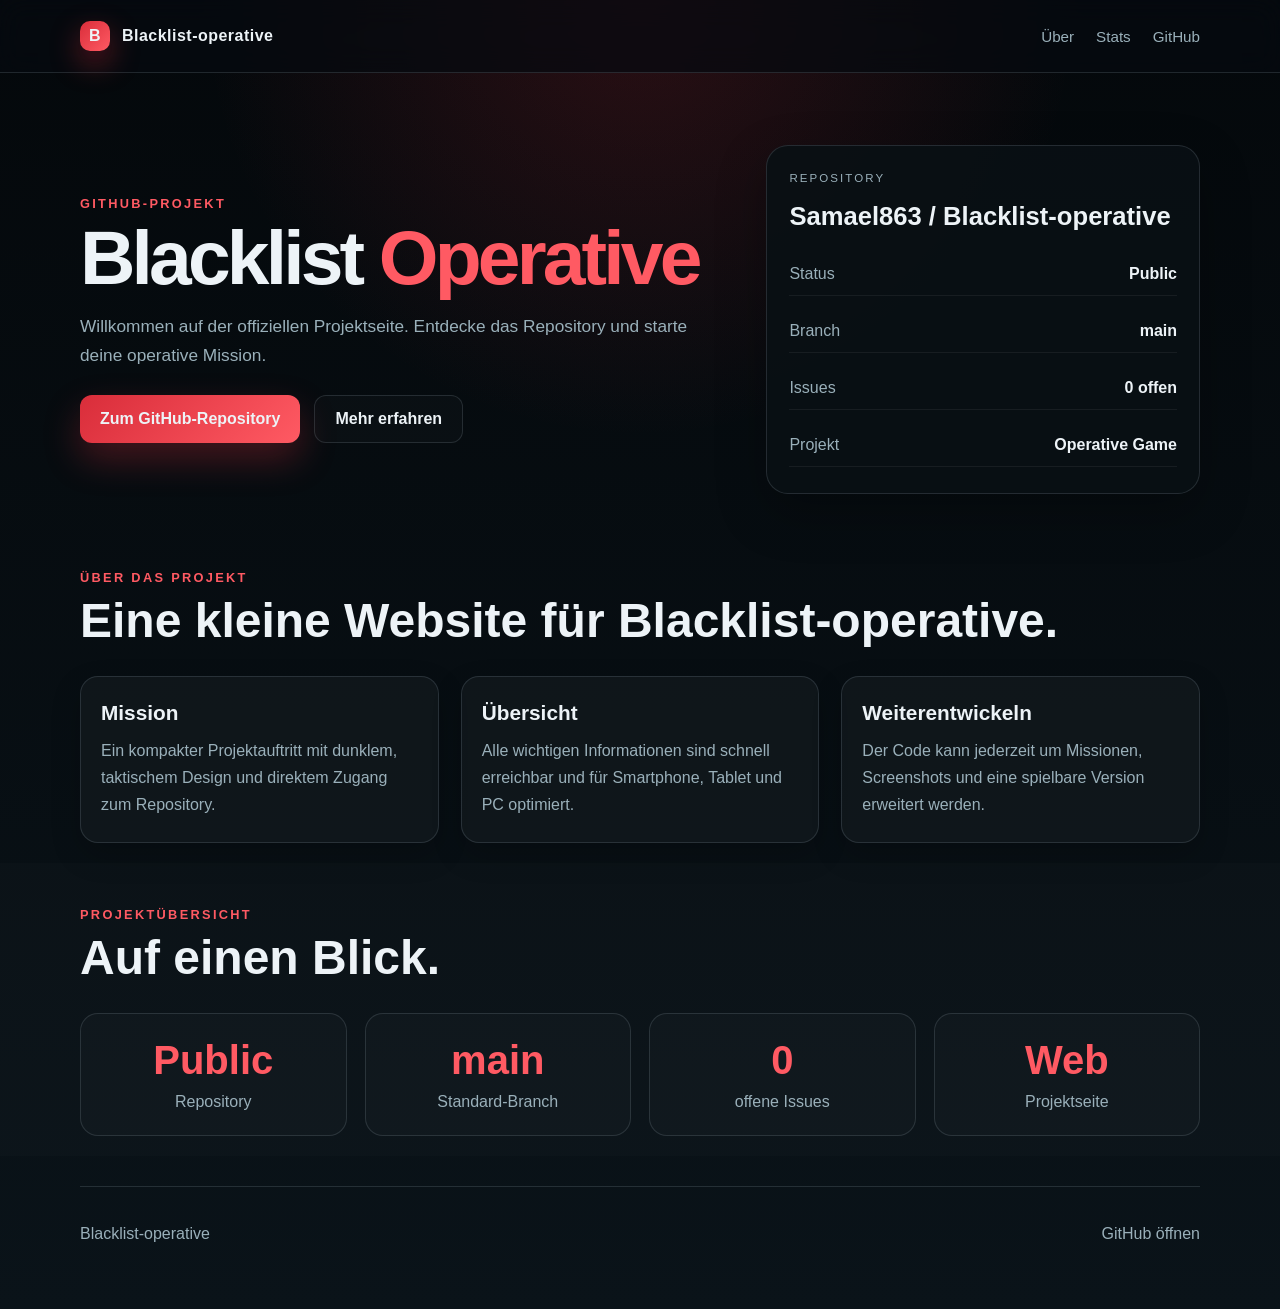
==== index.html @ 01f1c0b9 "Add the missing root index.html for GitHub Pages." ====
<!doctype html>
<html lang="de">
<head>
  <meta charset="UTF-8">
  <meta name="viewport" content="width=device-width, initial-scale=1">
  <title>Blacklist-operative</title>
  <link rel="stylesheet" href="styles.css">
</head>
<body>
  <header class="topbar">
    <div class="container nav">
      <a class="brand" href="./"><span class="brand-mark">B</span><span>Blacklist-operative</span></a>
      <nav class="nav-links"><a href="#about">Über</a><a href="#stats">Stats</a><a href="https://github.com/Samael863/Blacklist-operative" target="_blank" rel="noopener">GitHub</a></nav>
    </div>
  </header>
  <main>
    <section class="hero"><div class="container hero-inner"><div class="hero-copy"><p class="eyebrow">GitHub-Projekt</p><h1>Blacklist <span>Operative</span></h1><p class="lead">Willkommen auf der offiziellen Projektseite. Entdecke das Repository und starte deine operative Mission.</p><div class="cta-row"><a class="btn btn-primary" href="https://github.com/Samael863/Blacklist-operative" target="_blank" rel="noopener">Zum GitHub-Repository</a><a class="btn btn-secondary" href="#about">Mehr erfahren</a></div></div><div class="hero-card"><div class="mini-label">Repository</div><div class="repo-name">Samael863 / Blacklist-operative</div><ul><li><span>Status</span><strong>Public</strong></li><li><span>Branch</span><strong>main</strong></li><li><span>Issues</span><strong>0 offen</strong></li><li><span>Projekt</span><strong>Operative Game</strong></li></ul></div></div></section>
    <section id="about" class="section"><div class="container"><div class="section-heading"><p class="eyebrow">Über das Projekt</p><h2>Eine kleine Website für Blacklist-operative.</h2></div><div class="info-grid"><article class="info-card"><h3>Mission</h3><p>Ein kompakter Projektauftritt mit dunklem, taktischem Design und direktem Zugang zum Repository.</p></article><article class="info-card"><h3>Übersicht</h3><p>Alle wichtigen Informationen sind schnell erreichbar und für Smartphone, Tablet und PC optimiert.</p></article><article class="info-card"><h3>Weiterentwickeln</h3><p>Der Code kann jederzeit um Missionen, Screenshots und eine spielbare Version erweitert werden.</p></article></div></div></section>
    <section id="stats" class="section alt-section"><div class="container"><div class="section-heading"><p class="eyebrow">Projektübersicht</p><h2>Auf einen Blick.</h2></div><div class="stats-grid"><div class="stat-item"><strong>Public</strong><span>Repository</span></div><div class="stat-item"><strong>main</strong><span>Standard-Branch</span></div><div class="stat-item"><strong>0</strong><span>offene Issues</span></div><div class="stat-item"><strong>Web</strong><span>Projektseite</span></div></div></div></section>
  </main>
  <footer class="footer"><div class="container footer-inner"><p>Blacklist-operative</p><a href="https://github.com/Samael863/Blacklist-operative" target="_blank" rel="noopener">GitHub öffnen</a></div></footer>
  <script src="script.js"></script>
</body>
</html>
---- styles.css ----
:root {
  --bg: #060b10;
  --bg-alt: #0d1419;
  --panel: rgba(17, 24, 29, 0.85);
  --panel-border: rgba(159, 178, 187, 0.18);
  --text: #edf3f7;
  --muted: #9ab0ba;
  --accent: #d92d3a;
  --accent-soft: #ff5a63;
  --success: #64d89c;
  --shadow: rgba(0, 0, 0, 0.28);
}

* {
  box-sizing: border-box;
}

html {
  scroll-behavior: smooth;
}

body {
  margin: 0;
  font-family: "Inter", sans-serif;
  background:
    radial-gradient(circle at top, rgba(217, 45, 58, 0.18), transparent 30%),
    linear-gradient(180deg, #04080b 0%, #0a1319 100%);
  color: var(--text);
}

img {
  max-width: 100%;
  display: block;
}

a {
  color: inherit;
  text-decoration: none;
}

.container {
  width: min(1120px, calc(100% - 32px));
  margin: 0 auto;
}

.topbar {
  position: sticky;
  top: 0;
  z-index: 10;
  backdrop-filter: blur(14px);
  background: rgba(6, 11, 16, 0.72);
  border-bottom: 1px solid var(--panel-border);
}

.nav {
  display: flex;
  align-items: center;
  justify-content: space-between;
  min-height: 72px;
}

.brand {
  display: inline-flex;
  align-items: center;
  gap: 12px;
  font-weight: 800;
  letter-spacing: 0.03em;
}

.brand-mark {
  display: grid;
  place-items: center;
  width: 30px;
  height: 30px;
  border-radius: 10px;
  background: linear-gradient(135deg, var(--accent), var(--accent-soft));
  box-shadow: 0 12px 30px rgba(217, 45, 58, 0.45);
}

.nav-links {
  display: flex;
  align-items: center;
  gap: 22px;
  color: var(--muted);
  font-size: 0.95rem;
}

.nav-links a:hover {
  color: var(--text);
}

.hero {
  padding: 72px 0 32px;
}

.hero-inner {
  display: grid;
  grid-template-columns: 1.5fr 1fr;
  align-items: center;
  gap: 36px;
}

.eyebrow {
  margin: 0 0 10px;
  color: var(--accent-soft);
  font-size: 0.8rem;
  letter-spacing: 0.18em;
  text-transform: uppercase;
  font-weight: 700;
}

.hero h1 {
  margin: 0;
  font-size: clamp(2.9rem, 6vw, 5.1rem);
  line-height: 0.95;
  letter-spacing: -0.05em;
}

.hero h1 span {
  color: var(--accent-soft);
}

.lead {
  max-width: 620px;
  margin-top: 18px;
  color: var(--muted);
  font-size: 1.08rem;
  line-height: 1.7;
}

.cta-row {
  display: flex;
  flex-wrap: wrap;
  gap: 14px;
  margin-top: 24px;
}

.btn {
  display: inline-flex;
  align-items: center;
  justify-content: center;
  min-height: 48px;
  padding: 0 20px;
  border-radius: 12px;
  font-weight: 700;
  transition: transform 0.2s ease, opacity 0.2s ease;
}

.btn:hover {
  transform: translateY(-1px);
}

.btn-primary {
  background: linear-gradient(135deg, var(--accent), var(--accent-soft));
  box-shadow: 0 16px 36px rgba(217, 45, 58, 0.3);
}

.btn-secondary {
  border: 1px solid var(--panel-border);
  background: rgba(255, 255, 255, 0.02);
  color: var(--text);
}

.hero-card {
  background: rgba(9, 16, 20, 0.9);
  border: 1px solid var(--panel-border);
  border-radius: 22px;
  padding: 26px 22px;
  box-shadow: 0 18px 50px var(--shadow);
}

.mini-label {
  color: var(--muted);
  text-transform: uppercase;
  letter-spacing: 0.18em;
  font-size: 0.72rem;
}

.repo-name {
  margin-top: 18px;
  font-size: clamp(1.3rem, 2vw, 1.7rem);
  font-weight: 800;
}

.hero-card ul {
  list-style: none;
  padding: 0;
  margin: 22px 0 0;
  display: grid;
  gap: 14px;
}

.hero-card li {
  display: flex;
  align-items: center;
  justify-content: space-between;
  gap: 12px;
  padding: 12px 0;
  border-bottom: 1px solid rgba(255, 255, 255, 0.06);
  color: var(--muted);
}

.hero-card li strong {
  color: var(--text);
}

.section {
  padding: 44px 0 20px;
}

.alt-section {
  background: rgba(255, 255, 255, 0.01);
}

.section-heading {
  margin-bottom: 28px;
}

.section-heading h2 {
  margin: 0;
  font-size: clamp(2rem, 4vw, 3rem);
  line-height: 1.1;
}

.info-grid {
  display: grid;
  grid-template-columns: repeat(3, minmax(0, 1fr));
  gap: 22px;
}

.info-card {
  background: var(--panel);
  border: 1px solid var(--panel-border);
  padding: 24px 20px;
  border-radius: 18px;
  box-shadow: 0 12px 30px rgba(0, 0, 0, 0.2);
}

.info-card h3 {
  margin: 0 0 12px;
  font-size: 1.3rem;
}

.info-card p {
  margin: 0;
  color: var(--muted);
  line-height: 1.7;
}

.stats-grid {
  display: grid;
  grid-template-columns: repeat(4, minmax(0, 1fr));
  gap: 18px;
}

.stat-item {
  padding: 24px 18px;
  border: 1px solid var(--panel-border);
  border-radius: 18px;
  background: rgba(255, 255, 255, 0.02);
  text-align: center;
}

.stat-item strong {
  display: block;
  font-size: clamp(1.7rem, 4vw, 2.5rem);
  margin-bottom: 10px;
  color: var(--accent-soft);
}

.stat-item span {
  color: var(--muted);
}

.language-box {
  border: 1px solid var(--panel-border);
  border-radius: 18px;
  padding: 18px 18px 20px;
  background: rgba(8, 14, 18, 0.9);
}

.language-bar {
  width: 100%;
  height: 16px;
  background: rgba(255, 255, 255, 0.06);
  border-radius: 999px;
  overflow: hidden;
}

.language-fill {
  height: 100%;
  border-radius: inherit;
  background: linear-gradient(90deg, #d92d3a, #ff6972);
}

.language-meta {
  display: flex;
  align-items: center;
  gap: 12px;
  margin-top: 16px;
  color: var(--muted);
  font-size: 1rem;
}

.dot {
  width: 12px;
  height: 12px;
  display: inline-block;
  background: linear-gradient(135deg, var(--accent), var(--accent-soft));
  border-radius: 50%;
}

.footer {
  padding: 30px 0 50px;
}

.footer-inner {
  display: flex;
  justify-content: space-between;
  align-items: center;
  gap: 18px;
  border-top: 1px solid var(--panel-border);
  padding-top: 22px;
  color: var(--muted);
}

@media (max-width: 840px) {
  .hero-inner,
  .info-grid,
  .stats-grid {
    grid-template-columns: 1fr;
  }

  .nav {
    flex-wrap: wrap;
    justify-content: center;
    padding: 16px 0;
  }

  .nav-links {
    flex-wrap: wrap;
    justify-content: center;
  }

  .footer-inner {
    flex-direction: column;
    text-align: center;
  }
}
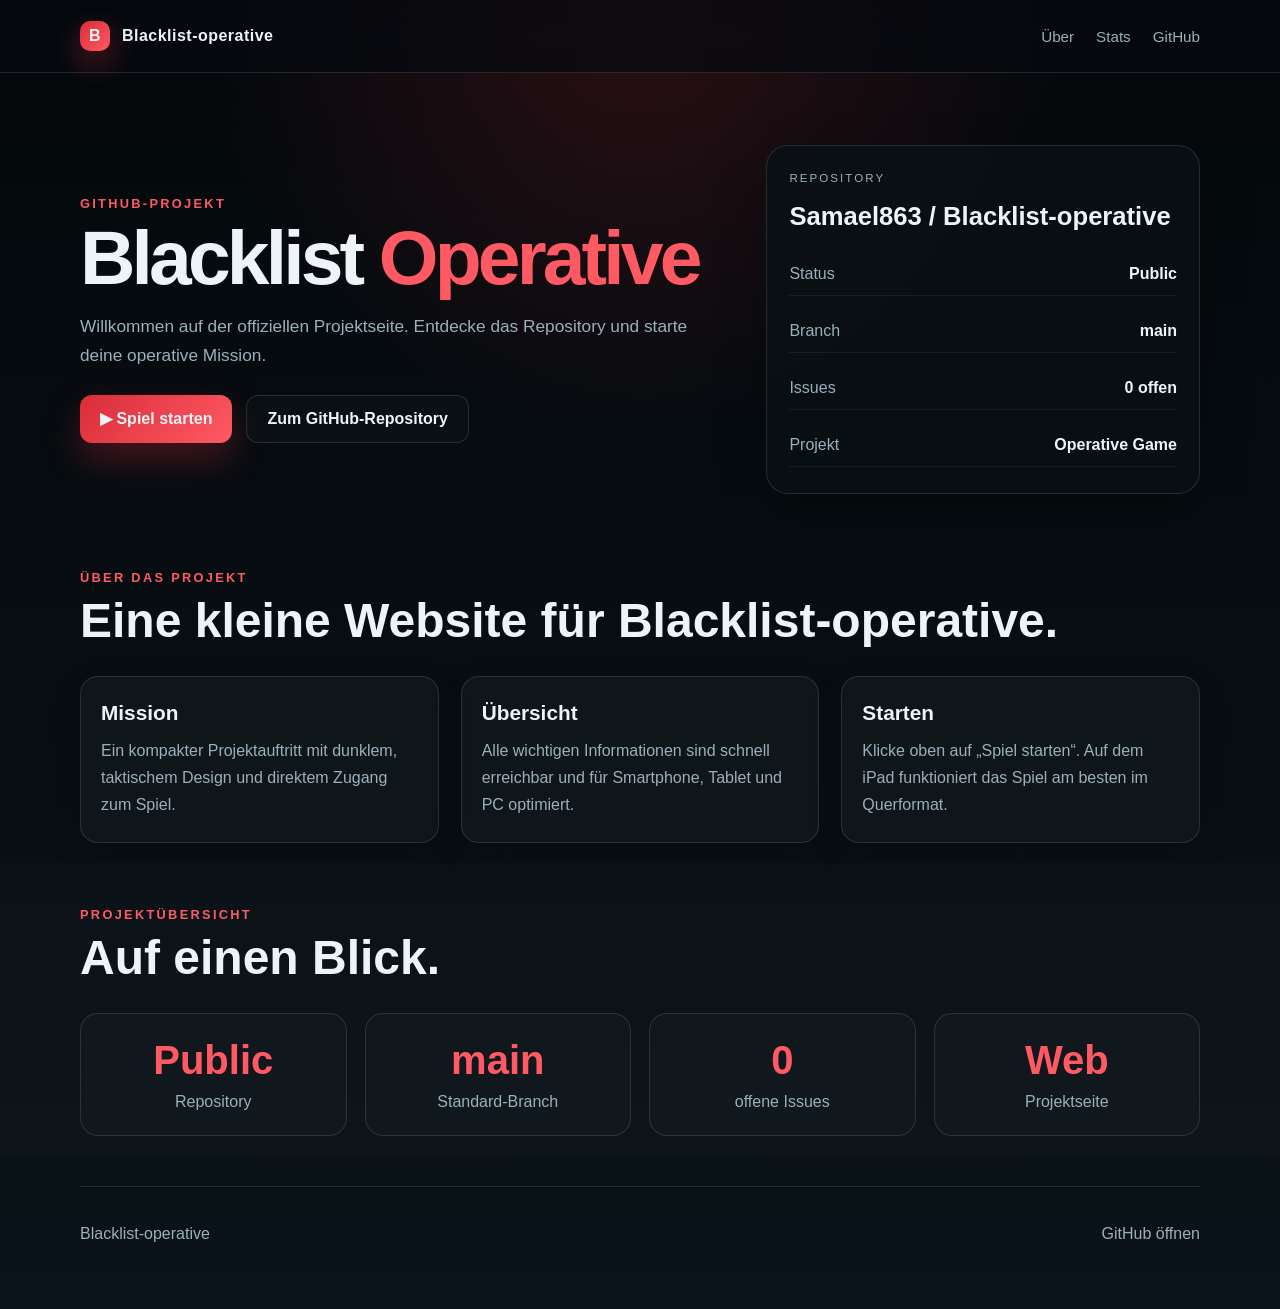
==== commit 0e6dd507: "Add a visible Play button linking to the browser game." ====
--- a/index.html
+++ b/index.html
@@ -7,15 +7,10 @@
   <link rel="stylesheet" href="styles.css">
 </head>
 <body>
-  <header class="topbar">
-    <div class="container nav">
-      <a class="brand" href="./"><span class="brand-mark">B</span><span>Blacklist-operative</span></a>
-      <nav class="nav-links"><a href="#about">Über</a><a href="#stats">Stats</a><a href="https://github.com/Samael863/Blacklist-operative" target="_blank" rel="noopener">GitHub</a></nav>
-    </div>
-  </header>
+  <header class="topbar"><div class="container nav"><a class="brand" href="./"><span class="brand-mark">B</span><span>Blacklist-operative</span></a><nav class="nav-links"><a href="#about">Über</a><a href="#stats">Stats</a><a href="https://github.com/Samael863/Blacklist-operative" target="_blank" rel="noopener">GitHub</a></nav></div></header>
   <main>
-    <section class="hero"><div class="container hero-inner"><div class="hero-copy"><p class="eyebrow">GitHub-Projekt</p><h1>Blacklist <span>Operative</span></h1><p class="lead">Willkommen auf der offiziellen Projektseite. Entdecke das Repository und starte deine operative Mission.</p><div class="cta-row"><a class="btn btn-primary" href="https://github.com/Samael863/Blacklist-operative" target="_blank" rel="noopener">Zum GitHub-Repository</a><a class="btn btn-secondary" href="#about">Mehr erfahren</a></div></div><div class="hero-card"><div class="mini-label">Repository</div><div class="repo-name">Samael863 / Blacklist-operative</div><ul><li><span>Status</span><strong>Public</strong></li><li><span>Branch</span><strong>main</strong></li><li><span>Issues</span><strong>0 offen</strong></li><li><span>Projekt</span><strong>Operative Game</strong></li></ul></div></div></section>
-    <section id="about" class="section"><div class="container"><div class="section-heading"><p class="eyebrow">Über das Projekt</p><h2>Eine kleine Website für Blacklist-operative.</h2></div><div class="info-grid"><article class="info-card"><h3>Mission</h3><p>Ein kompakter Projektauftritt mit dunklem, taktischem Design und direktem Zugang zum Repository.</p></article><article class="info-card"><h3>Übersicht</h3><p>Alle wichtigen Informationen sind schnell erreichbar und für Smartphone, Tablet und PC optimiert.</p></article><article class="info-card"><h3>Weiterentwickeln</h3><p>Der Code kann jederzeit um Missionen, Screenshots und eine spielbare Version erweitert werden.</p></article></div></div></section>
+    <section class="hero"><div class="container hero-inner"><div class="hero-copy"><p class="eyebrow">GitHub-Projekt</p><h1>Blacklist <span>Operative</span></h1><p class="lead">Willkommen auf der offiziellen Projektseite. Entdecke das Repository und starte deine operative Mission.</p><div class="cta-row"><a class="btn btn-primary" href="game.html">▶ Spiel starten</a><a class="btn btn-secondary" href="https://github.com/Samael863/Blacklist-operative" target="_blank" rel="noopener">Zum GitHub-Repository</a></div></div><div class="hero-card"><div class="mini-label">Repository</div><div class="repo-name">Samael863 / Blacklist-operative</div><ul><li><span>Status</span><strong>Public</strong></li><li><span>Branch</span><strong>main</strong></li><li><span>Issues</span><strong>0 offen</strong></li><li><span>Projekt</span><strong>Operative Game</strong></li></ul></div></div></section>
+    <section id="about" class="section"><div class="container"><div class="section-heading"><p class="eyebrow">Über das Projekt</p><h2>Eine kleine Website für Blacklist-operative.</h2></div><div class="info-grid"><article class="info-card"><h3>Mission</h3><p>Ein kompakter Projektauftritt mit dunklem, taktischem Design und direktem Zugang zum Spiel.</p></article><article class="info-card"><h3>Übersicht</h3><p>Alle wichtigen Informationen sind schnell erreichbar und für Smartphone, Tablet und PC optimiert.</p></article><article class="info-card"><h3>Starten</h3><p>Klicke oben auf „Spiel starten“. Auf dem iPad funktioniert das Spiel am besten im Querformat.</p></article></div></div></section>
     <section id="stats" class="section alt-section"><div class="container"><div class="section-heading"><p class="eyebrow">Projektübersicht</p><h2>Auf einen Blick.</h2></div><div class="stats-grid"><div class="stat-item"><strong>Public</strong><span>Repository</span></div><div class="stat-item"><strong>main</strong><span>Standard-Branch</span></div><div class="stat-item"><strong>0</strong><span>offene Issues</span></div><div class="stat-item"><strong>Web</strong><span>Projektseite</span></div></div></div></section>
   </main>
   <footer class="footer"><div class="container footer-inner"><p>Blacklist-operative</p><a href="https://github.com/Samael863/Blacklist-operative" target="_blank" rel="noopener">GitHub öffnen</a></div></footer>
